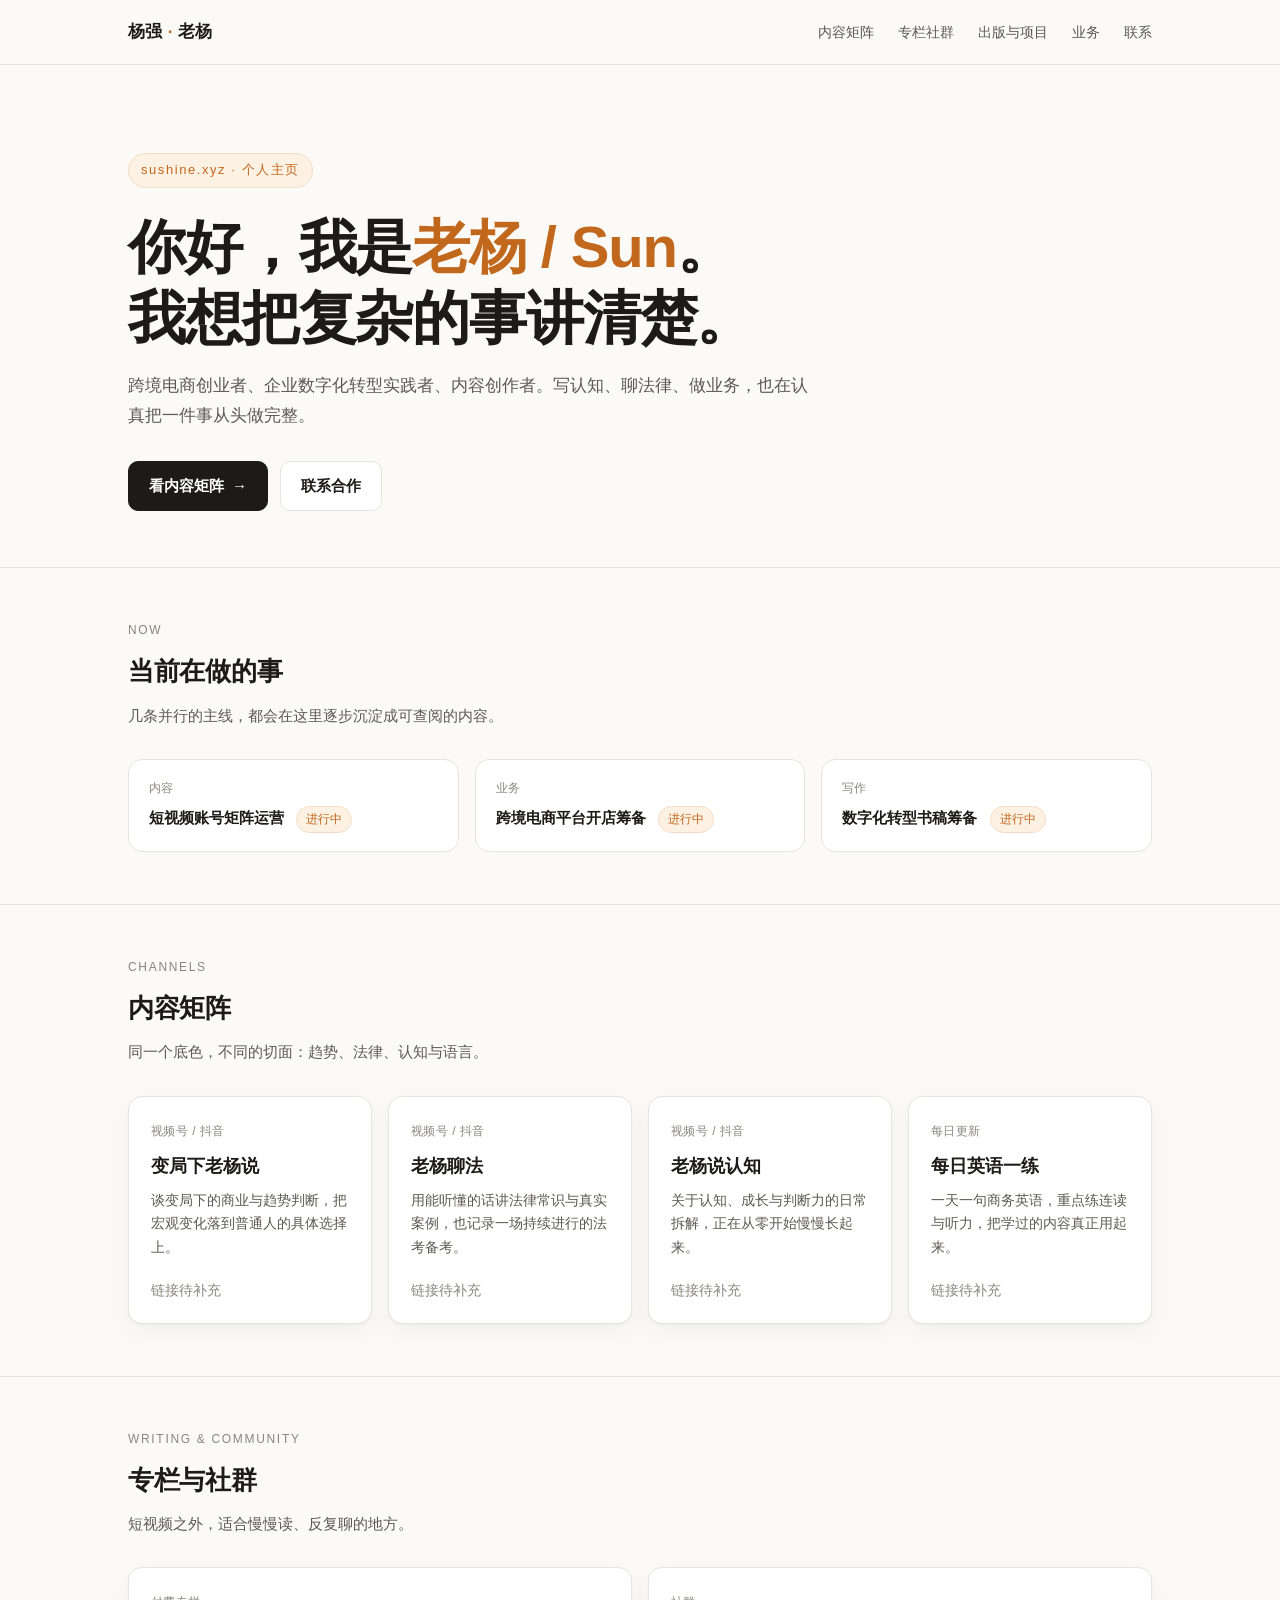
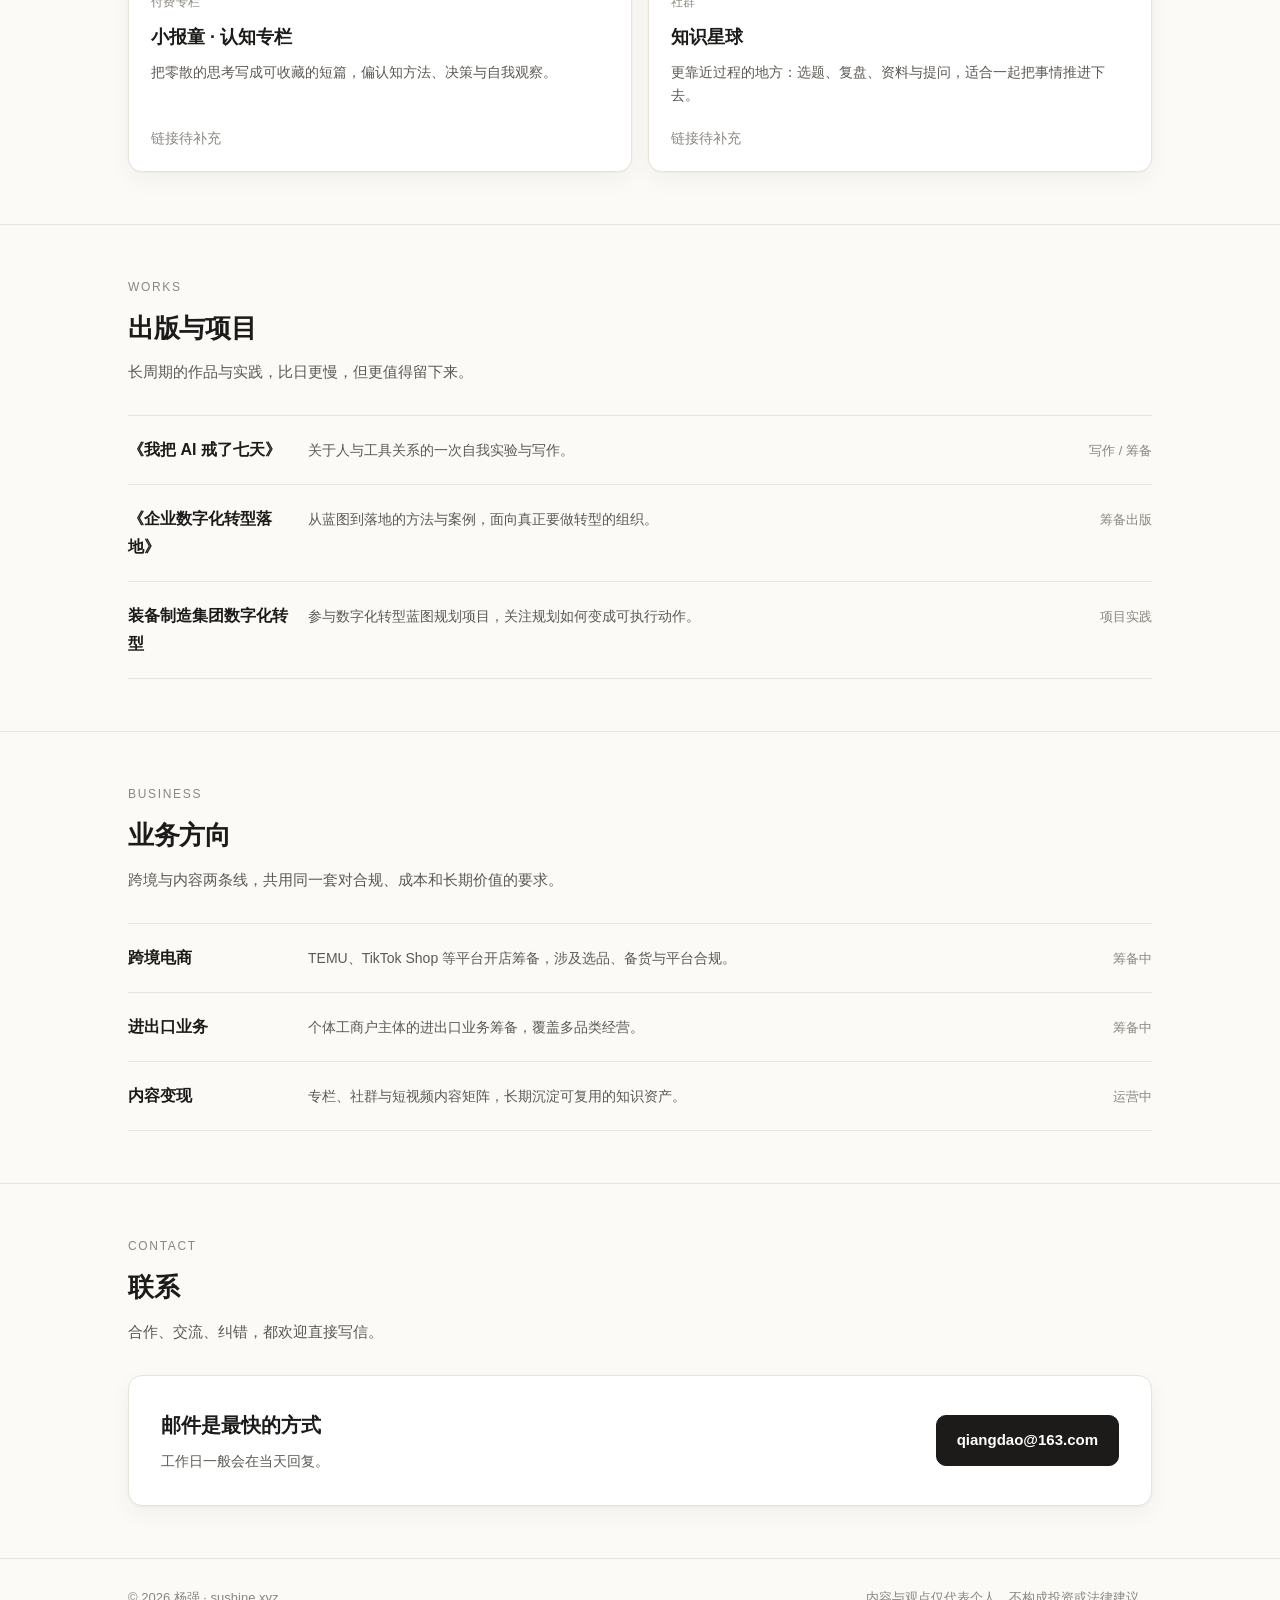
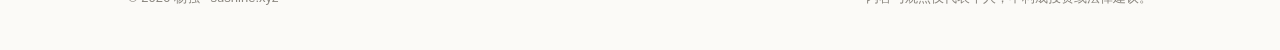
==== index.html @ 3fbbccf6 "init: sushine.xyz personal site" ====
<!DOCTYPE html>
<html lang="zh-CN">
<head>
  <meta charset="UTF-8">
  <meta name="viewport" content="width=device-width, initial-scale=1">
  <title>杨强 / 老杨 — 把复杂的事讲清楚</title>
  <meta name="description" content="杨强（老杨）的个人主页：认知、法律、数字化转型与跨境电商的内容入口，含短视频账号、专栏、社群与出版项目。">
  <meta name="theme-color" content="#fbfaf7">
  <meta property="og:title" content="杨强 / 老杨 — 把复杂的事讲清楚">
  <meta property="og:description" content="内容矩阵、专栏社群、出版项目与跨境业务的统一入口。">
  <meta property="og:type" content="website">
  <link rel="icon" href="data:image/svg+xml,%3Csvg xmlns='http://www.w3.org/2000/svg' viewBox='0 0 64 64'%3E%3Ccircle cx='32' cy='32' r='26' fill='%23c2681c'/%3E%3Ctext x='32' y='43' font-size='30' font-family='sans-serif' font-weight='bold' text-anchor='middle' fill='white'%3ES%3C/text%3E%3C/svg%3E">
  <link rel="stylesheet" href="style.css">
</head>
<body>

<header class="site-header">
  <div class="wrap">
    <div class="brand">杨强<span class="dot"> · </span>老杨</div>
    <nav class="nav" aria-label="主导航">
      <a href="#accounts">内容矩阵</a>
      <a href="#columns">专栏社群</a>
      <a href="#works">出版与项目</a>
      <a href="#business">业务</a>
      <a href="#contact">联系</a>
    </nav>
  </div>
</header>

<main>

  <section class="hero">
    <div class="wrap">
      <span class="eyebrow">sushine.xyz · 个人主页</span>
      <h1>你好，我是<em data-owner-alias>老杨 / Sun</em>。<br>我想把复杂的事讲清楚。</h1>
      <p class="lead" data-owner-intro>跨境电商创业者、企业数字化转型实践者、内容创作者。写认知、聊法律、做业务，也在认真把一件事从头做完整。</p>
      <div class="hero-actions">
        <a class="btn btn-primary" href="#accounts">看内容矩阵 <span aria-hidden="true">→</span></a>
        <a class="btn" href="#contact">联系合作</a>
      </div>
    </div>
  </section>

  <section class="section" id="now">
    <div class="wrap">
      <div class="section-head">
        <p class="kicker">Now</p>
        <h2>当前在做的事</h2>
        <p>几条并行的主线，都会在这里逐步沉淀成可查阅的内容。</p>
      </div>
      <div class="status-list">
        <div class="status-item">
          <div class="label">内容</div>
          <div class="value">短视频账号矩阵运营 <span class="pill">进行中</span></div>
        </div>
        <div class="status-item">
          <div class="label">业务</div>
          <div class="value">跨境电商平台开店筹备 <span class="pill">进行中</span></div>
        </div>
        <div class="status-item">
          <div class="label">写作</div>
          <div class="value">数字化转型书稿筹备 <span class="pill">进行中</span></div>
        </div>
      </div>
    </div>
  </section>

  <section class="section" id="accounts">
    <div class="wrap">
      <div class="section-head">
        <p class="kicker">Channels</p>
        <h2>内容矩阵</h2>
        <p>同一个底色，不同的切面：趋势、法律、认知与语言。</p>
      </div>
      <div class="grid">

        <article class="card" data-link-key="accounts.bianju">
          <span class="tag">视频号 / 抖音</span>
          <h3>变局下老杨说</h3>
          <p>谈变局下的商业与趋势判断，把宏观变化落到普通人的具体选择上。</p>
          <a class="card-link" href="#" data-pending-text="链接待补充">前往查看 <span aria-hidden="true">→</span></a>
        </article>

        <article class="card" data-link-key="accounts.law">
          <span class="tag">视频号 / 抖音</span>
          <h3>老杨聊法</h3>
          <p>用能听懂的话讲法律常识与真实案例，也记录一场持续进行的法考备考。</p>
          <a class="card-link" href="#" data-pending-text="链接待补充">前往查看 <span aria-hidden="true">→</span></a>
        </article>

        <article class="card" data-link-key="accounts.cognition">
          <span class="tag">视频号 / 抖音</span>
          <h3>老杨说认知</h3>
          <p>关于认知、成长与判断力的日常拆解，正在从零开始慢慢长起来。</p>
          <a class="card-link" href="#" data-pending-text="链接待补充">前往查看 <span aria-hidden="true">→</span></a>
        </article>

        <article class="card" data-link-key="accounts.english">
          <span class="tag">每日更新</span>
          <h3>每日英语一练</h3>
          <p>一天一句商务英语，重点练连读与听力，把学过的内容真正用起来。</p>
          <a class="card-link" href="#" data-pending-text="链接待补充">前往查看 <span aria-hidden="true">→</span></a>
        </article>

      </div>
    </div>
  </section>

  <section class="section" id="columns">
    <div class="wrap">
      <div class="section-head">
        <p class="kicker">Writing & Community</p>
        <h2>专栏与社群</h2>
        <p>短视频之外，适合慢慢读、反复聊的地方。</p>
      </div>
      <div class="grid grid-2">

        <article class="card" data-link-key="column.xiaobaotong">
          <span class="tag">付费专栏</span>
          <h3>小报童 · 认知专栏</h3>
          <p>把零散的思考写成可收藏的短篇，偏认知方法、决策与自我观察。</p>
          <a class="card-link" href="#" data-pending-text="链接待补充">订阅 / 查看 <span aria-hidden="true">→</span></a>
        </article>

        <article class="card" data-link-key="community.zhishixingqiu">
          <span class="tag">社群</span>
          <h3>知识星球</h3>
          <p>更靠近过程的地方：选题、复盘、资料与提问，适合一起把事情推进下去。</p>
          <a class="card-link" href="#" data-pending-text="链接待补充">加入 / 查看 <span aria-hidden="true">→</span></a>
        </article>

      </div>
    </div>
  </section>

  <section class="section" id="works">
    <div class="wrap">
      <div class="section-head">
        <p class="kicker">Works</p>
        <h2>出版与项目</h2>
        <p>长周期的作品与实践，比日更慢，但更值得留下来。</p>
      </div>
      <div class="rows">
        <div class="row">
          <div class="row-title">《我把 AI 戒了七天》</div>
          <div class="row-desc">关于人与工具关系的一次自我实验与写作。</div>
          <div class="row-state">写作 / 筹备</div>
        </div>
        <div class="row">
          <div class="row-title">《企业数字化转型落地》</div>
          <div class="row-desc">从蓝图到落地的方法与案例，面向真正要做转型的组织。</div>
          <div class="row-state">筹备出版</div>
        </div>
        <div class="row">
          <div class="row-title">装备制造集团数字化转型</div>
          <div class="row-desc">参与数字化转型蓝图规划项目，关注规划如何变成可执行动作。</div>
          <div class="row-state">项目实践</div>
        </div>
      </div>
    </div>
  </section>

  <section class="section" id="business">
    <div class="wrap">
      <div class="section-head">
        <p class="kicker">Business</p>
        <h2>业务方向</h2>
        <p>跨境与内容两条线，共用同一套对合规、成本和长期价值的要求。</p>
      </div>
      <div class="rows">
        <div class="row">
          <div class="row-title">跨境电商</div>
          <div class="row-desc">TEMU、TikTok Shop 等平台开店筹备，涉及选品、备货与平台合规。</div>
          <div class="row-state">筹备中</div>
        </div>
        <div class="row">
          <div class="row-title">进出口业务</div>
          <div class="row-desc">个体工商户主体的进出口业务筹备，覆盖多品类经营。</div>
          <div class="row-state">筹备中</div>
        </div>
        <div class="row">
          <div class="row-title">内容变现</div>
          <div class="row-desc">专栏、社群与短视频内容矩阵，长期沉淀可复用的知识资产。</div>
          <div class="row-state">运营中</div>
        </div>
      </div>
    </div>
  </section>

  <section class="section" id="contact">
    <div class="wrap">
      <div class="section-head">
        <p class="kicker">Contact</p>
        <h2>联系</h2>
        <p>合作、交流、纠错，都欢迎直接写信。</p>
      </div>
      <div class="contact-box">
        <div>
          <h3>邮件是最快的方式</h3>
          <p>工作日一般会在当天回复。</p>
        </div>
        <a class="btn btn-primary" data-owner-email href="#">qiangdao@163.com</a>
      </div>
    </div>
  </section>

</main>

<footer class="site-footer">
  <div class="wrap">
    <span>© <span id="year">2026</span> <span data-owner-name>杨强</span> · sushine.xyz</span>
    <span>内容与观点仅代表个人，不构成投资或法律建议。</span>
  </div>
</footer>

<script src="site.config.js"></script>
<script src="main.js"></script>
</body>
</html>
---- style.css ----
:root {
  --bg: #fbfaf7;
  --surface: #ffffff;
  --ink: #1c1b19;
  --ink-soft: #5c5954;
  --ink-faint: #8a867f;
  --line: #e8e4dc;
  --accent: #c2681c;
  --accent-soft: #fdf1e4;
  --radius: 14px;
  --shadow: 0 1px 2px rgba(28, 27, 25, 0.04), 0 8px 24px rgba(28, 27, 25, 0.045);
  --max: 1080px;
}

* { box-sizing: border-box; }

html { scroll-behavior: smooth; }

body {
  margin: 0;
  background: var(--bg);
  color: var(--ink);
  font-family: -apple-system, BlinkMacSystemFont, "Segoe UI", "PingFang SC",
    "Hiragino Sans GB", "Microsoft YaHei", "Noto Sans CJK SC", sans-serif;
  font-size: 16px;
  line-height: 1.75;
  -webkit-font-smoothing: antialiased;
}

a { color: inherit; text-decoration: none; }

.wrap {
  max-width: var(--max);
  margin: 0 auto;
  padding: 0 28px;
}

/* ---------- 顶部导航 ---------- */
.site-header {
  position: sticky;
  top: 0;
  z-index: 20;
  background: rgba(251, 250, 247, 0.88);
  backdrop-filter: blur(12px);
  border-bottom: 1px solid var(--line);
}

.site-header .wrap {
  display: flex;
  align-items: center;
  justify-content: space-between;
  min-height: 64px;
  gap: 20px;
}

.brand {
  font-weight: 700;
  font-size: 17px;
  letter-spacing: 0.02em;
  white-space: nowrap;
}

.brand .dot { color: var(--accent); }

.nav {
  display: flex;
  gap: 24px;
  font-size: 14px;
  color: var(--ink-soft);
  flex-wrap: wrap;
}

.nav a:hover { color: var(--accent); }

/* ---------- 首屏 ---------- */
.hero { padding: 88px 0 56px; }

.hero .eyebrow {
  display: inline-block;
  font-size: 13px;
  letter-spacing: 0.12em;
  color: var(--accent);
  background: var(--accent-soft);
  border: 1px solid #f2ddc4;
  padding: 5px 12px;
  border-radius: 999px;
  margin-bottom: 24px;
}

.hero h1 {
  margin: 0 0 18px;
  font-size: clamp(34px, 5.6vw, 58px);
  line-height: 1.22;
  letter-spacing: -0.02em;
  font-weight: 700;
}

.hero h1 em {
  font-style: normal;
  color: var(--accent);
}

.hero .lead {
  max-width: 680px;
  margin: 0 0 30px;
  font-size: 17px;
  color: var(--ink-soft);
}

.hero-actions { display: flex; gap: 12px; flex-wrap: wrap; }

.btn {
  display: inline-flex;
  align-items: center;
  gap: 8px;
  padding: 11px 20px;
  border-radius: 10px;
  font-size: 15px;
  font-weight: 600;
  border: 1px solid var(--line);
  background: var(--surface);
  transition: transform 0.15s ease, border-color 0.15s ease, background 0.15s ease;
}

.btn:hover { transform: translateY(-1px); border-color: #d6cfc2; }

.btn-primary {
  background: var(--ink);
  color: #fff;
  border-color: var(--ink);
}

.btn-primary:hover { background: #33312d; border-color: #33312d; }

/* ---------- 区块通用 ---------- */
.section { padding: 52px 0; border-top: 1px solid var(--line); }

.section-head { margin-bottom: 30px; }

.section-head .kicker {
  font-size: 12px;
  letter-spacing: 0.14em;
  text-transform: uppercase;
  color: var(--ink-faint);
  margin: 0 0 8px;
}

.section-head h2 {
  margin: 0 0 8px;
  font-size: 26px;
  letter-spacing: -0.01em;
}

.section-head p { margin: 0; color: var(--ink-soft); font-size: 15px; }

/* ---------- 卡片 ---------- */
.grid {
  display: grid;
  grid-template-columns: repeat(4, minmax(0, 1fr));
  gap: 16px;
}

.grid-2 { grid-template-columns: repeat(2, minmax(0, 1fr)); }

.card {
  background: var(--surface);
  border: 1px solid var(--line);
  border-radius: var(--radius);
  padding: 24px 22px 20px;
  box-shadow: var(--shadow);
  display: flex;
  flex-direction: column;
  min-height: 190px;
  transition: transform 0.18s ease, border-color 0.18s ease;
}

.card:hover { transform: translateY(-3px); border-color: #ddd5c7; }

.card .tag {
  font-size: 12px;
  color: var(--ink-faint);
  letter-spacing: 0.04em;
  margin-bottom: 12px;
}

.card h3 { margin: 0 0 10px; font-size: 18px; line-height: 1.4; }

.card p {
  margin: 0 0 18px;
  font-size: 14px;
  color: var(--ink-soft);
  line-height: 1.7;
  flex: 1;
}

.card-link {
  font-size: 14px;
  font-weight: 600;
  color: var(--accent);
  display: inline-flex;
  align-items: center;
  gap: 6px;
}

.card-link:hover { text-decoration: underline; }

.card-link.is-pending {
  color: var(--ink-faint);
  font-weight: 400;
  cursor: default;
}

/* ---------- 状态条 ---------- */
.status-list {
  display: grid;
  grid-template-columns: repeat(3, minmax(0, 1fr));
  gap: 16px;
}

.status-item {
  padding: 18px 20px;
  background: var(--surface);
  border: 1px solid var(--line);
  border-radius: var(--radius);
}

.status-item .label {
  font-size: 12px;
  color: var(--ink-faint);
  margin-bottom: 6px;
}

.status-item .value { font-size: 15px; font-weight: 600; }

.pill {
  display: inline-block;
  font-size: 12px;
  padding: 2px 9px;
  border-radius: 999px;
  background: var(--accent-soft);
  color: var(--accent);
  border: 1px solid #f2ddc4;
  margin-left: 8px;
  font-weight: 500;
}

/* ---------- 列表型内容 ---------- */
.rows { border-top: 1px solid var(--line); }

.row {
  display: grid;
  grid-template-columns: 160px 1fr auto;
  gap: 20px;
  align-items: baseline;
  padding: 20px 0;
  border-bottom: 1px solid var(--line);
}

.row .row-title { font-weight: 600; font-size: 16px; }

.row .row-desc { color: var(--ink-soft); font-size: 14px; }

.row .row-state { font-size: 13px; color: var(--ink-faint); white-space: nowrap; }

/* ---------- 联系 ---------- */
.contact-box {
  background: var(--surface);
  border: 1px solid var(--line);
  border-radius: var(--radius);
  padding: 32px;
  display: flex;
  align-items: center;
  justify-content: space-between;
  gap: 24px;
  flex-wrap: wrap;
  box-shadow: var(--shadow);
}

.contact-box h3 { margin: 0 0 6px; font-size: 20px; }

.contact-box p { margin: 0; color: var(--ink-soft); font-size: 14px; }

/* ---------- 页脚 ---------- */
.site-footer {
  border-top: 1px solid var(--line);
  padding: 28px 0 40px;
  color: var(--ink-faint);
  font-size: 13px;
}

.site-footer .wrap {
  display: flex;
  justify-content: space-between;
  gap: 16px;
  flex-wrap: wrap;
}

/* ---------- 响应式 ---------- */
@media (max-width: 900px) {
  .grid { grid-template-columns: repeat(2, minmax(0, 1fr)); }
  .status-list { grid-template-columns: 1fr; }
  .row { grid-template-columns: 1fr; gap: 6px; }
}

@media (max-width: 600px) {
  .wrap { padding: 0 20px; }
  .hero { padding: 56px 0 36px; }
  .section { padding: 40px 0; }
  .grid, .grid-2 { grid-template-columns: 1fr; }
  .nav { gap: 14px; font-size: 13px; }
  .site-header .wrap { flex-direction: column; align-items: flex-start; padding-top: 12px; padding-bottom: 12px; gap: 8px; }
  .card { min-height: 0; }
  .contact-box { padding: 24px; }
}
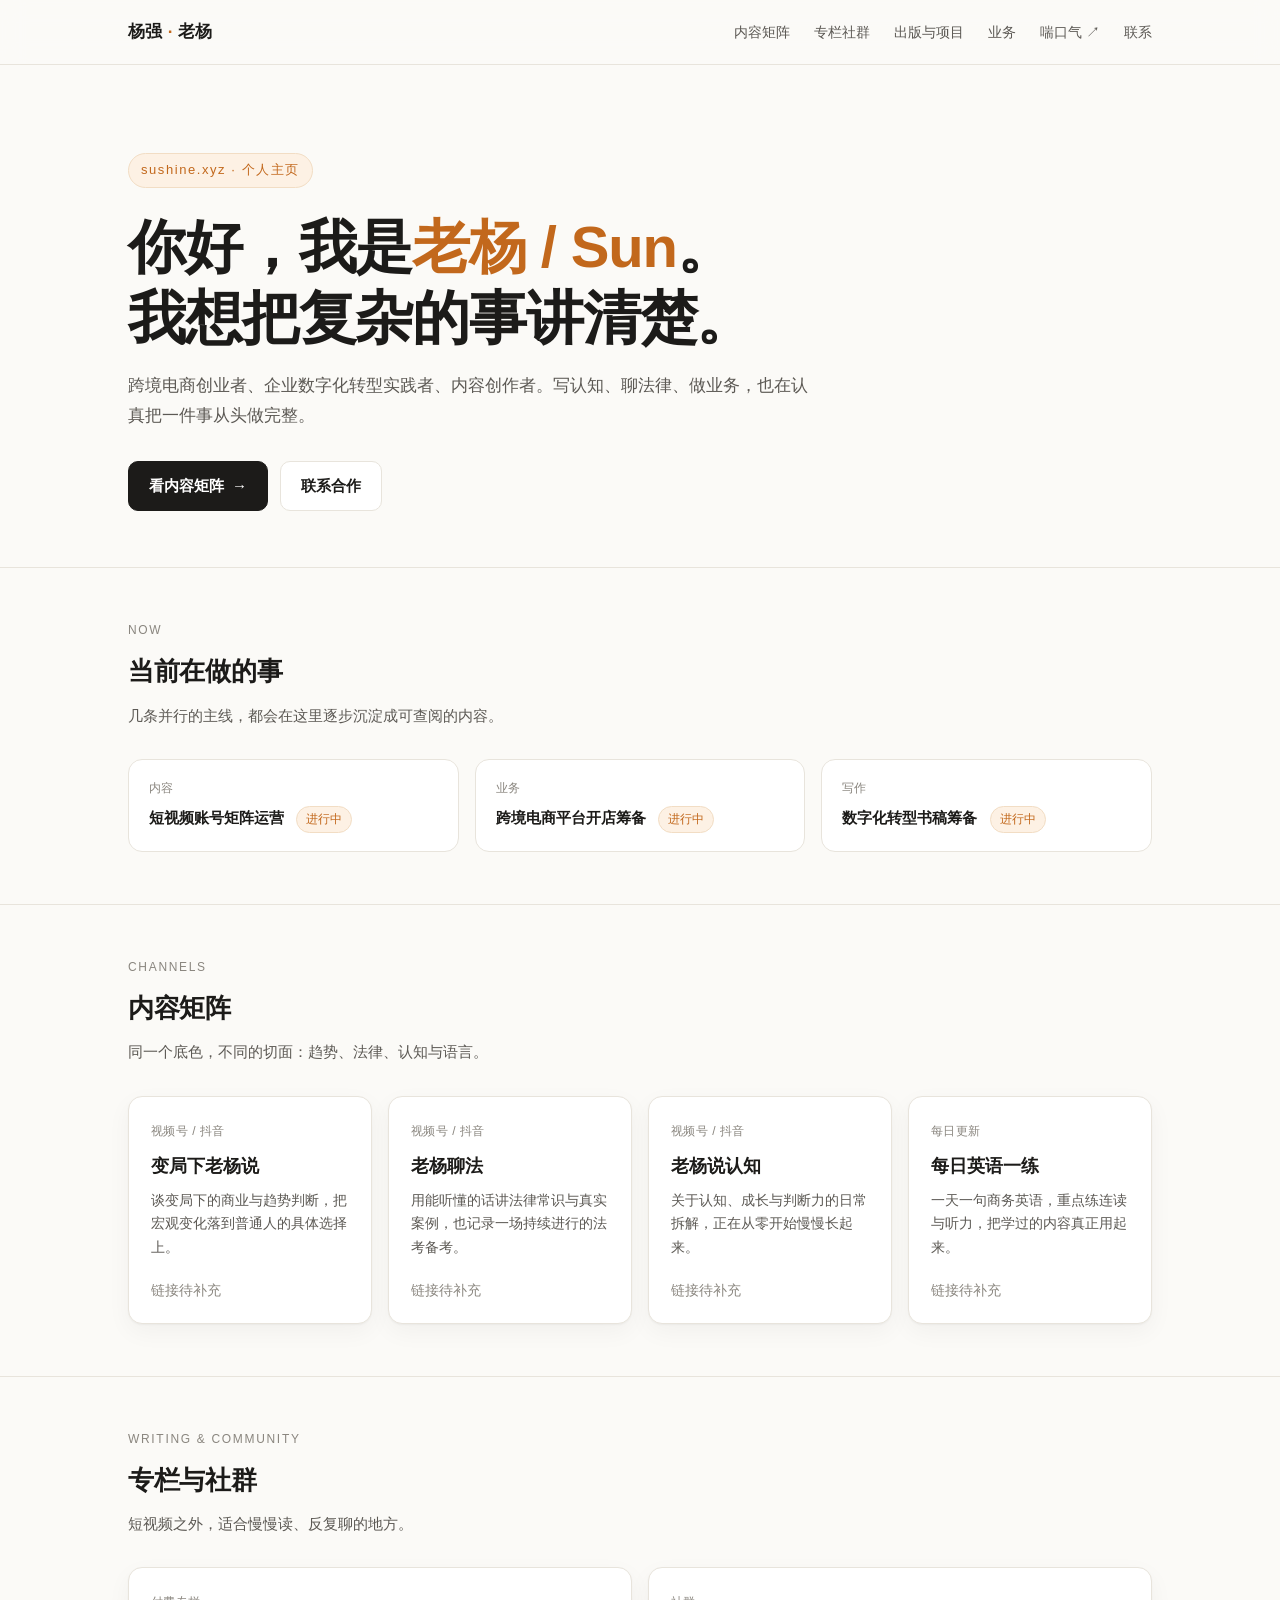
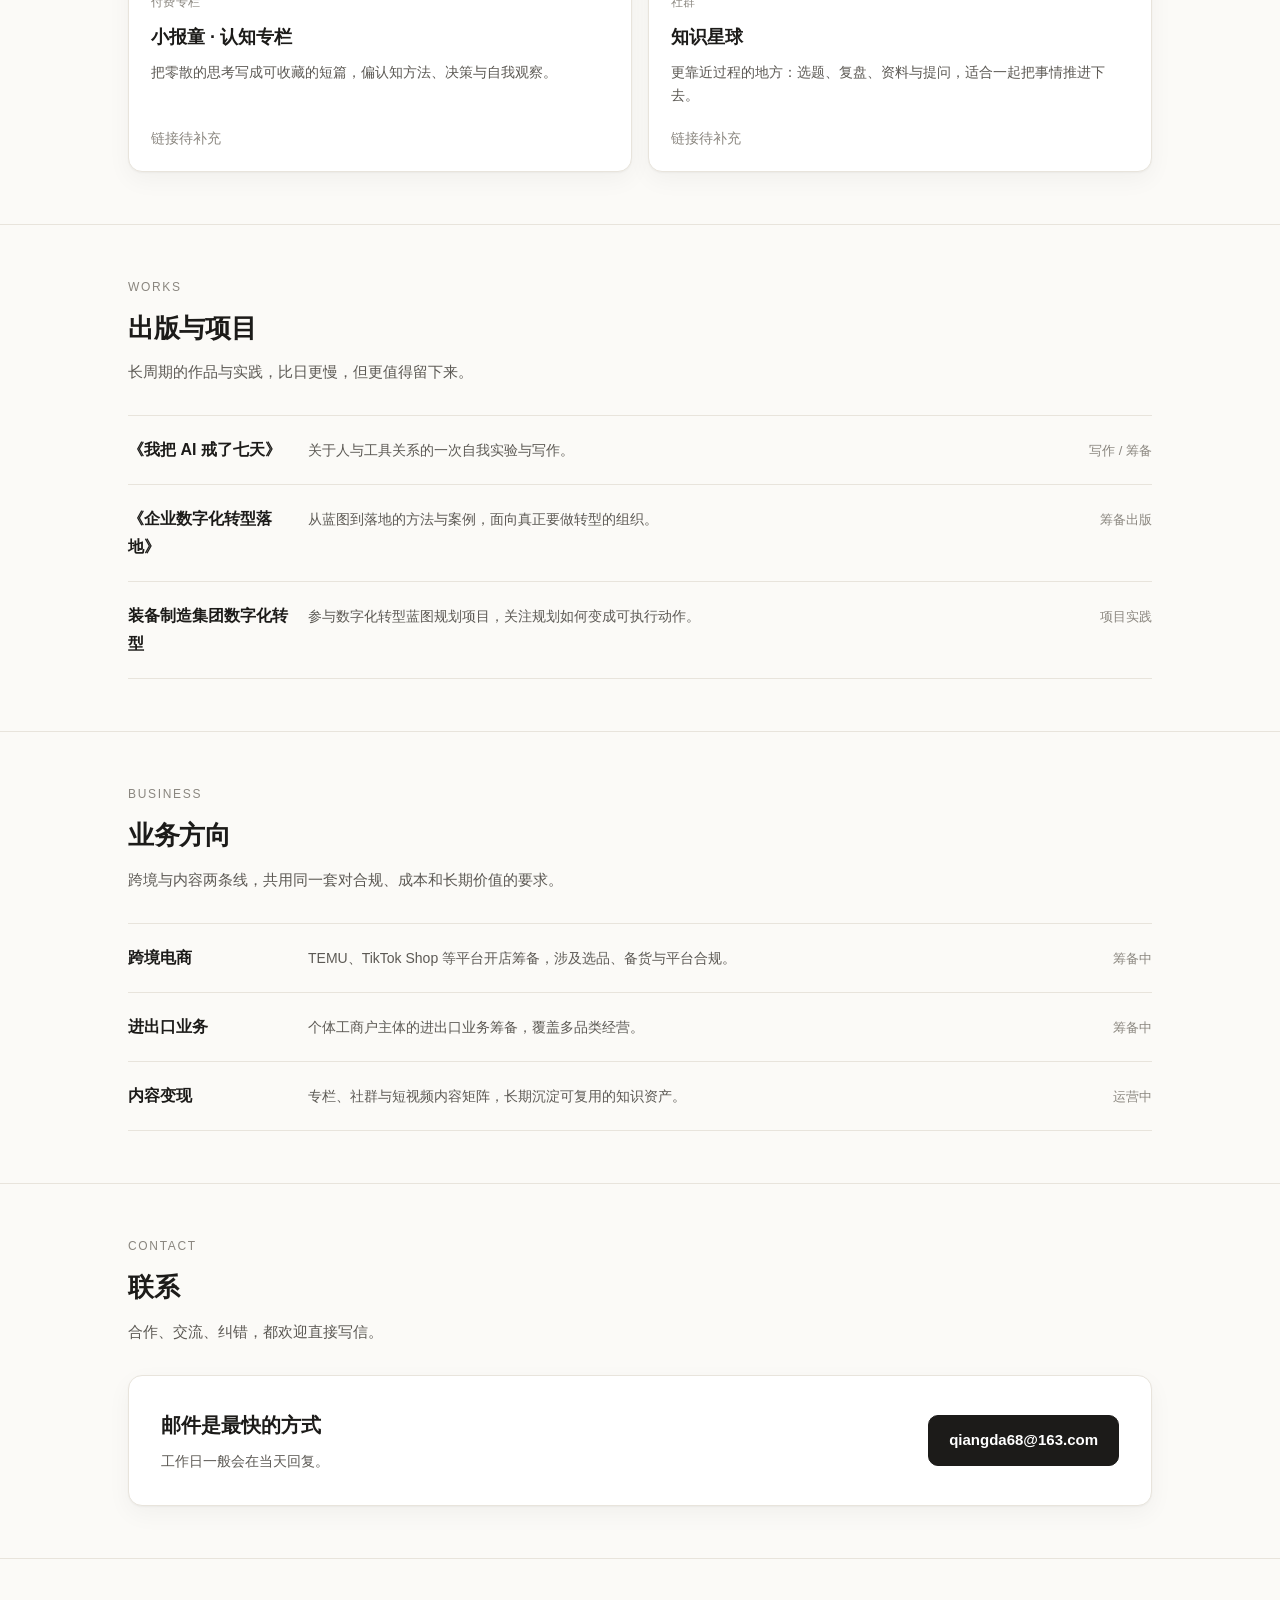
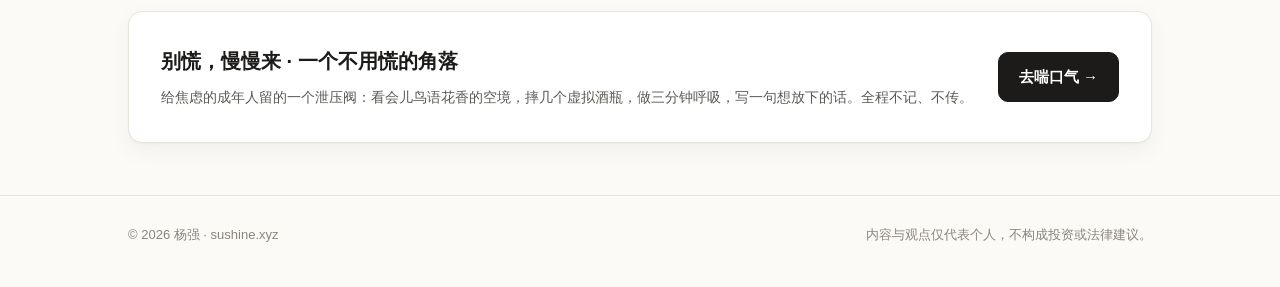
==== commit 42c7fbc6: "Add files via upload" ====
--- a/index.html
+++ b/index.html
@@ -22,6 +22,7 @@
       <a href="#columns">专栏社群</a>
       <a href="#works">出版与项目</a>
       <a href="#business">业务</a>
+      <a href="https://www.sushine.xyz">喘口气 ↗</a>
       <a href="#contact">联系</a>
     </nav>
   </div>
@@ -199,7 +200,19 @@
           <h3>邮件是最快的方式</h3>
           <p>工作日一般会在当天回复。</p>
         </div>
-        <a class="btn btn-primary" data-owner-email href="#">qiangdao@163.com</a>
+        <a class="btn btn-primary" data-owner-email href="#">qiangda68@163.com</a>
+      </div>
+    </div>
+  </section>
+
+  <section class="section" id="quiet">
+    <div class="wrap">
+      <div class="contact-box">
+        <div>
+          <h3>别慌，慢慢来 · 一个不用慌的角落</h3>
+          <p>给焦虑的成年人留的一个泄压阀：看会儿鸟语花香的空境，摔几个虚拟酒瓶，做三分钟呼吸，写一句想放下的话。全程不记、不传。</p>
+        </div>
+        <a class="btn btn-primary" href="https://www.sushine.xyz">去喘口气 →</a>
       </div>
     </div>
   </section>
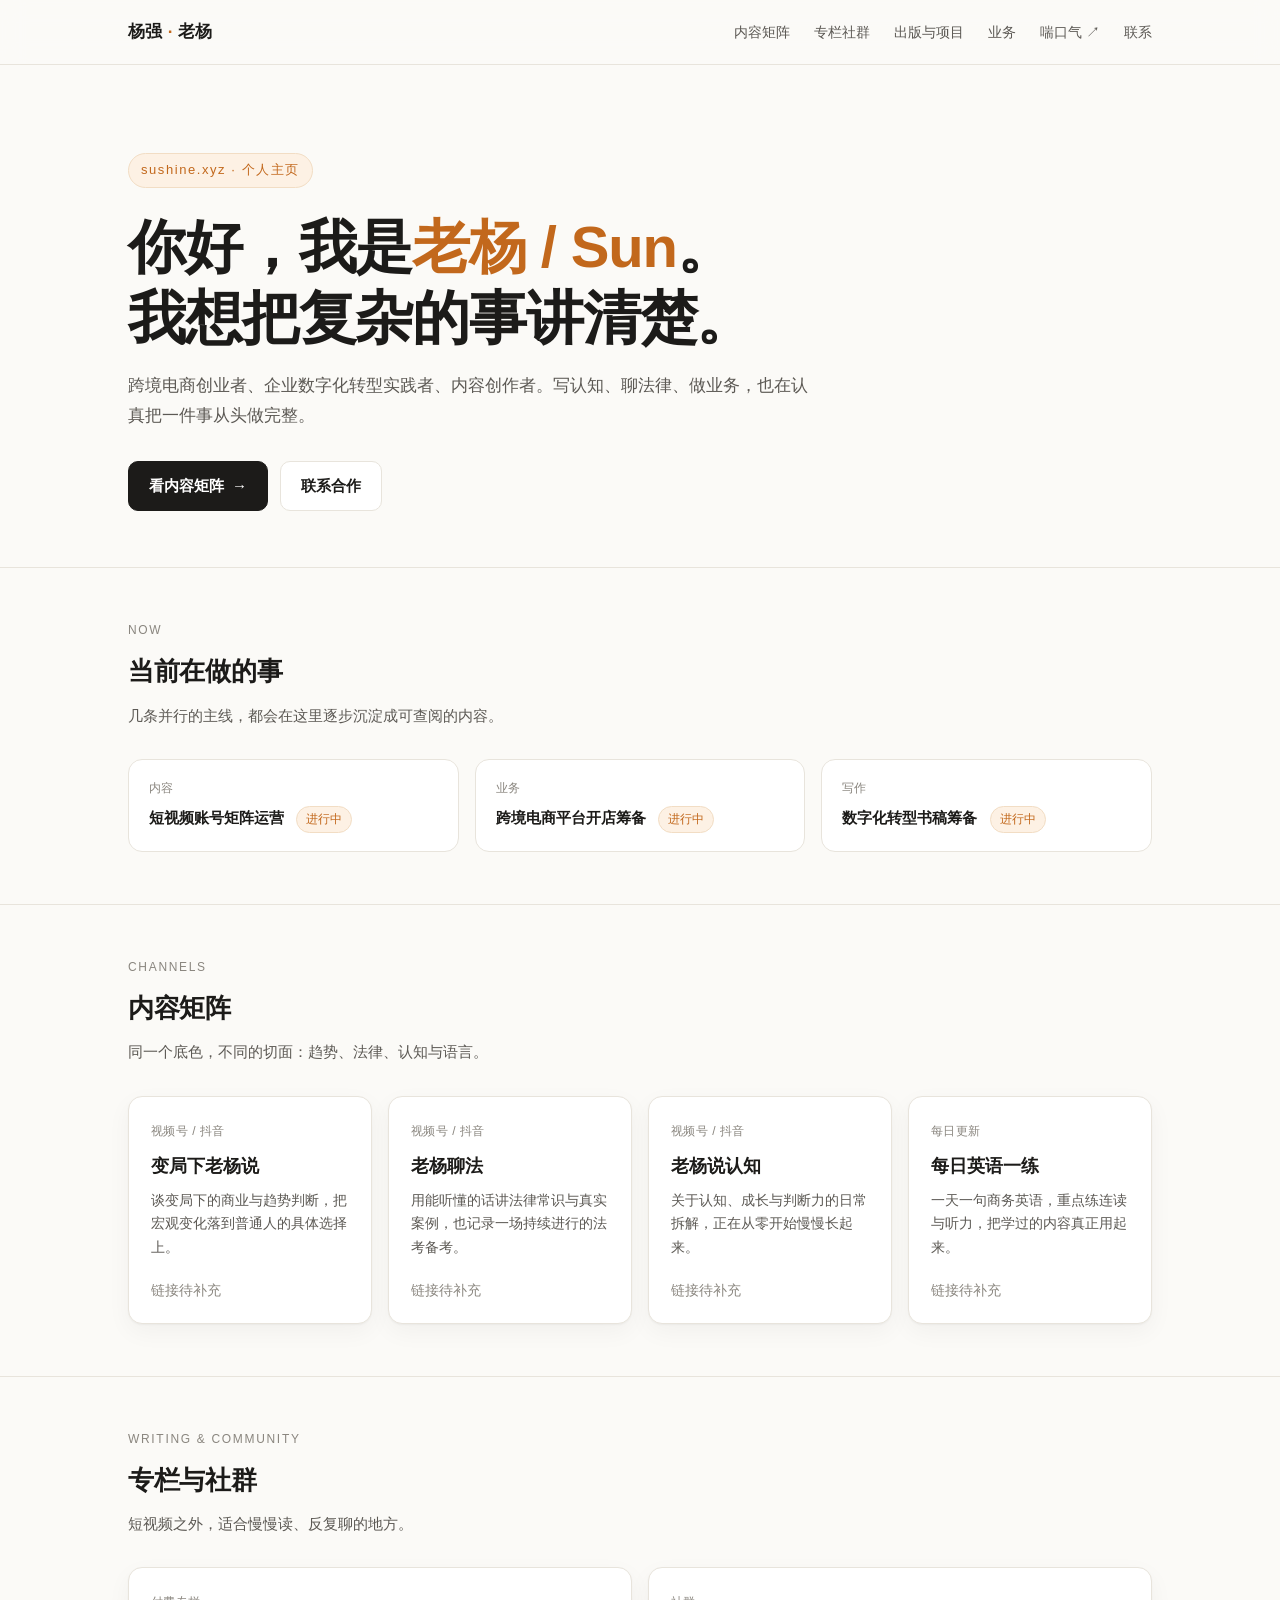
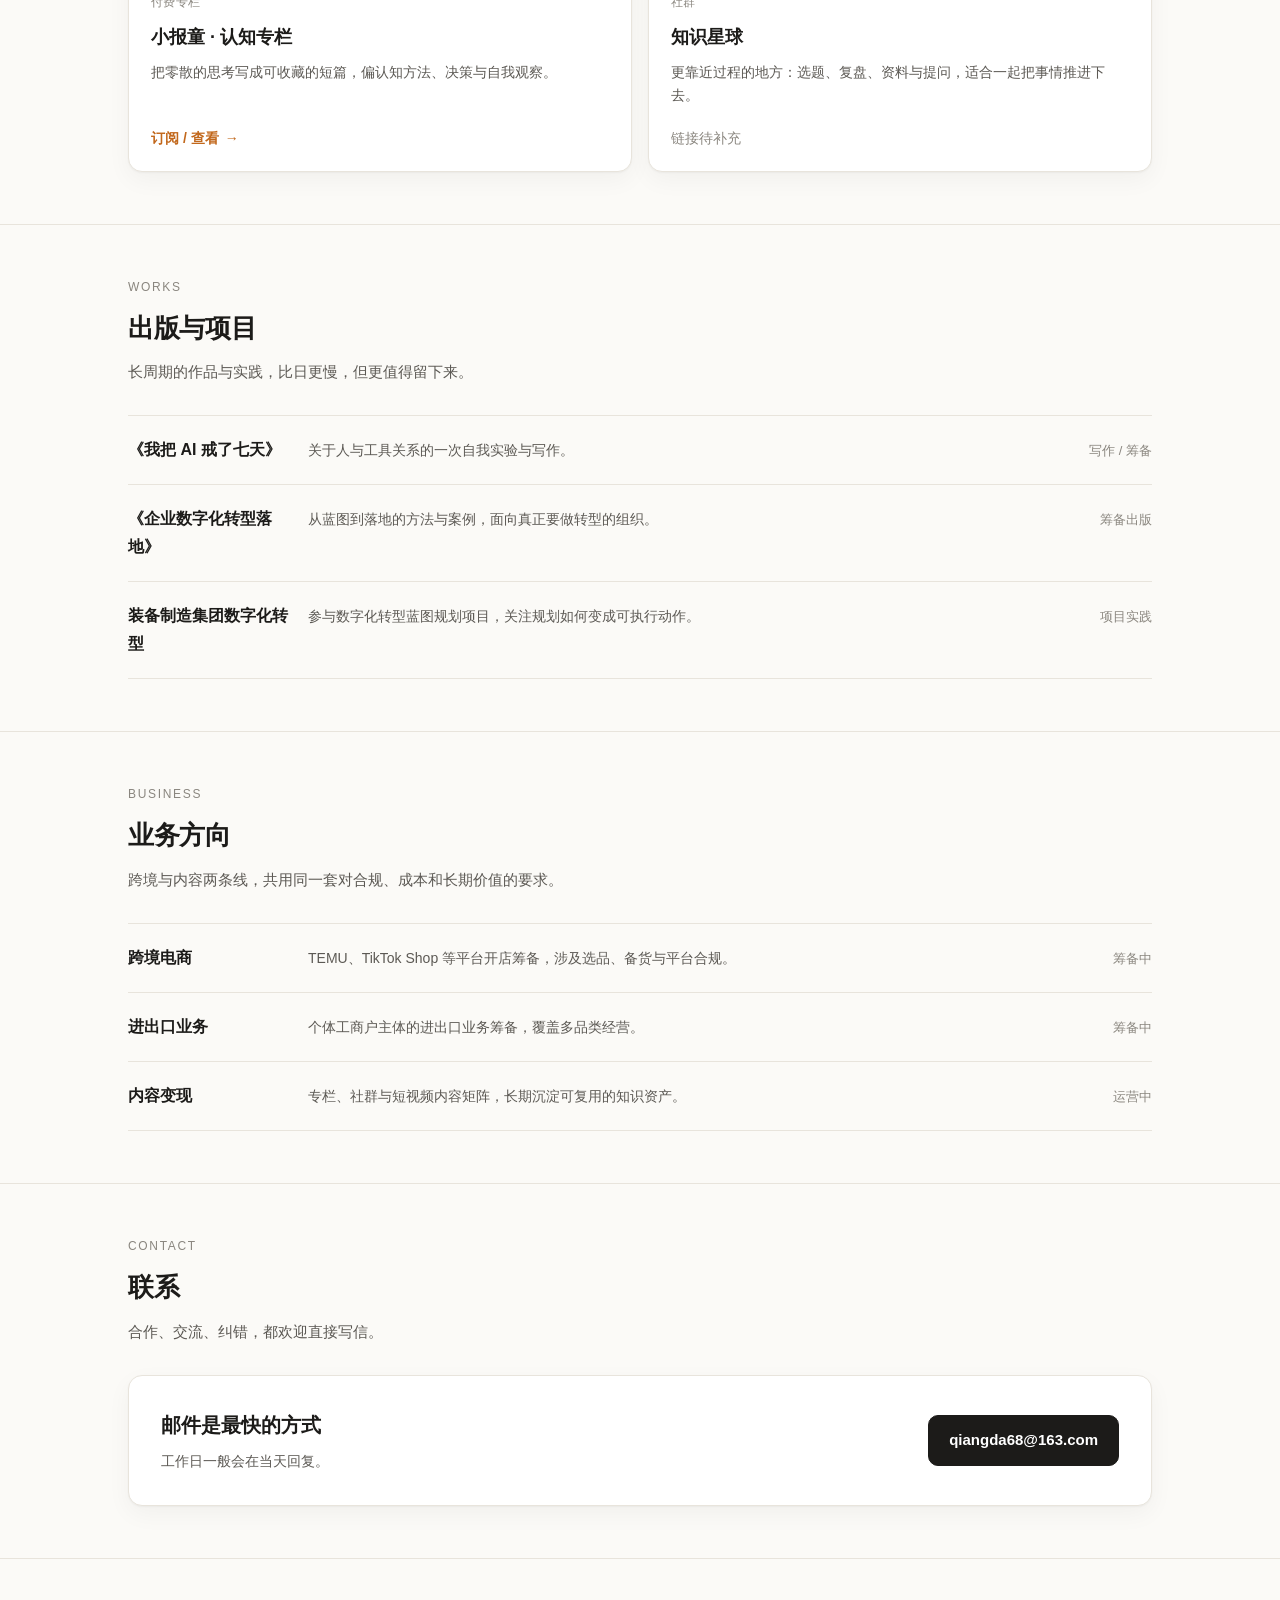
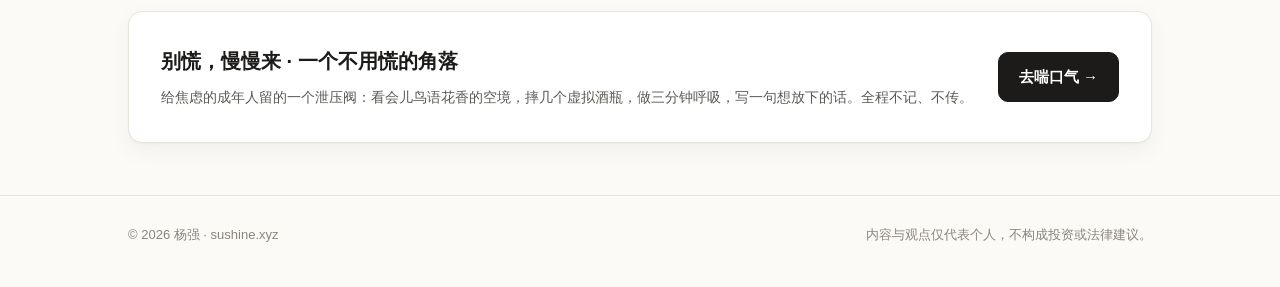
==== commit d3b82c8b: "chore: 为站点配置加缓存版本号，确保外链配置立即生效" ====
--- a/index.html
+++ b/index.html
@@ -226,7 +226,7 @@
   </div>
 </footer>
 
-<script src="site.config.js"></script>
+<script src="site.config.js?v=20261116"></script>
 <script src="main.js"></script>
 </body>
 </html>
